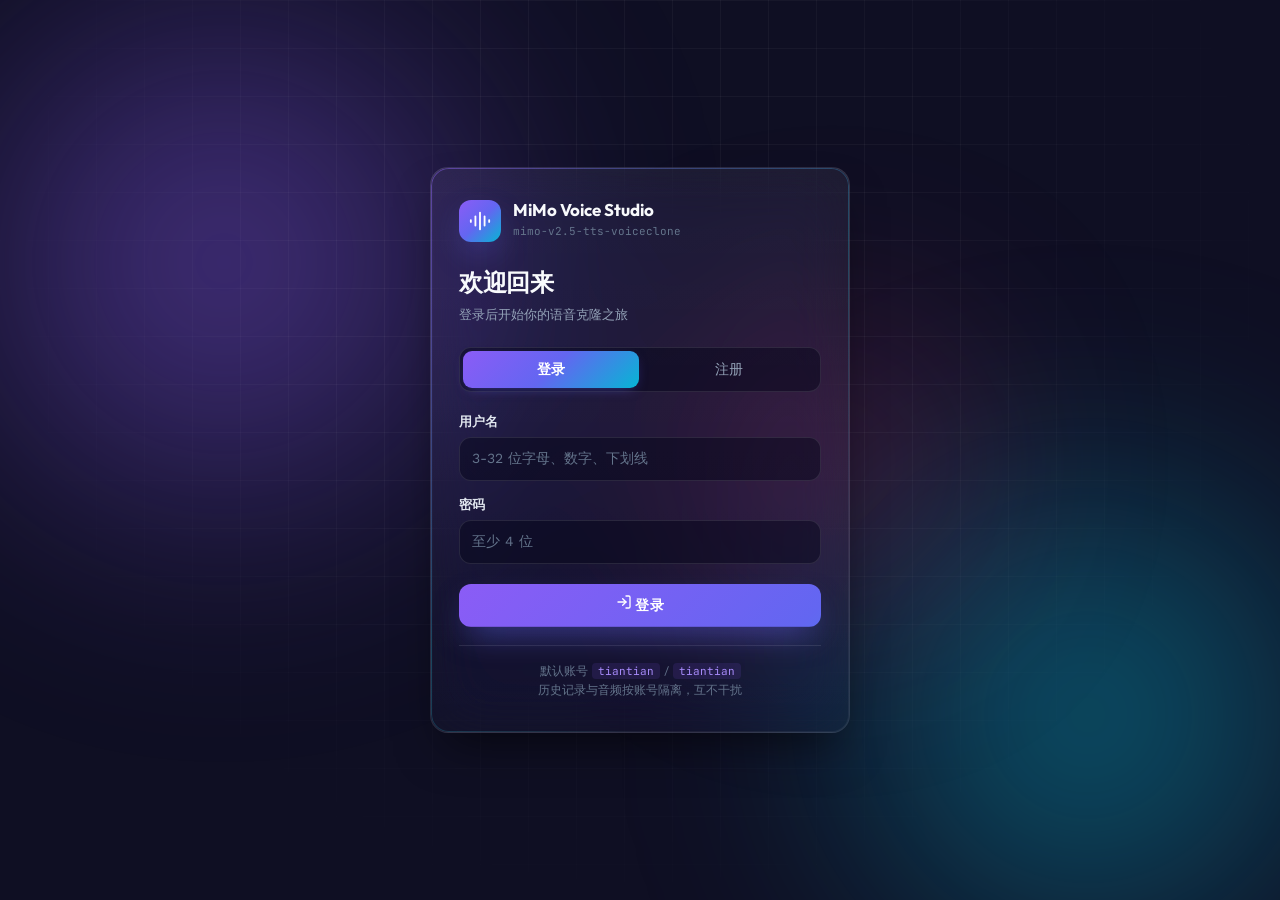
==== static/login.html @ 7e08918b "init: MiMo TTS 本地工作站 - 单文件 Python HTTP 服务（server.py），无第三方依赖 - 支持 MiMo-V2.5-TTS 三种模型：预置音色 / 音色设计 / 音色" ====
<!doctype html>
<html lang="zh-CN">
  <head>
    <meta charset="utf-8" />
    <meta name="viewport" content="width=device-width, initial-scale=1" />
    <title>登录 · MiMo Voice Studio</title>
    <link
      rel="icon"
      type="image/svg+xml"
      href='data:image/svg+xml;utf8,<svg xmlns="http://www.w3.org/2000/svg" viewBox="0 0 24 24"><defs><linearGradient id="g" x1="0" y1="0" x2="1" y2="1"><stop offset="0" stop-color="%238b5cf6"/><stop offset="1" stop-color="%2306b6d4"/></linearGradient></defs><rect width="24" height="24" rx="6" fill="url(%23g)"/><g fill="none" stroke="white" stroke-width="2" stroke-linecap="round"><path d="M12 6v12"/><path d="M8 8v8"/><path d="M16 8v8"/><path d="M5 11v2"/><path d="M19 11v2"/></g></svg>'
    />
    <link rel="preconnect" href="https://fonts.googleapis.com" />
    <link rel="preconnect" href="https://fonts.gstatic.com" crossorigin />
    <link
      rel="stylesheet"
      href="https://fonts.googleapis.com/css2?family=Outfit:wght@400;500;600;700;800&family=Work+Sans:wght@400;500;600;700&family=JetBrains+Mono:wght@500&display=swap"
    />
    <link rel="stylesheet" href="/static/styles.css" />
  </head>
  <body class="auth-page">
    <div class="aurora" aria-hidden="true">
      <div class="aurora__blob aurora__blob--violet"></div>
      <div class="aurora__blob aurora__blob--cyan"></div>
      <div class="aurora__blob aurora__blob--pink"></div>
      <div class="aurora__grid"></div>
    </div>

    <main class="auth-card">
      <div class="auth-card__brand">
        <div class="auth-card__logo" aria-hidden="true">
          <svg viewBox="0 0 24 24" fill="none" stroke="currentColor" stroke-width="2" stroke-linecap="round" stroke-linejoin="round">
            <path d="M12 3v18" />
            <path d="M7 7v10" />
            <path d="M17 7v10" />
            <path d="M2 11v2" />
            <path d="M22 11v2" />
          </svg>
        </div>
        <div>
          <p class="auth-card__name">MiMo Voice Studio</p>
          <p class="auth-card__sub">mimo-v2.5-tts-voiceclone</p>
        </div>
      </div>

      <h1 class="auth-card__title" id="formTitle">欢迎回来</h1>
      <p class="auth-card__hint" id="formHint">登录后开始你的语音克隆之旅</p>

      <div class="auth-tabs" role="tablist">
        <button type="button" class="auth-tab is-active" data-tab="login" role="tab">登录</button>
        <button type="button" class="auth-tab" data-tab="register" role="tab">注册</button>
      </div>

      <form id="authForm" class="auth-form" novalidate>
        <label class="field" for="username">
          <span class="field__label">用户名</span>
          <input id="username" name="username" type="text" autocomplete="username" placeholder="3-32 位字母、数字、下划线" required />
        </label>
        <label class="field" for="password">
          <span class="field__label">密码</span>
          <input id="password" name="password" type="password" autocomplete="current-password" placeholder="至少 4 位" required />
        </label>
        <div id="authMessage" class="message" hidden></div>
        <button id="authSubmit" type="submit" class="btn btn--primary">
          <span class="btn__label">
            <svg viewBox="0 0 24 24" fill="none" stroke="currentColor" stroke-width="2" stroke-linecap="round" stroke-linejoin="round" aria-hidden="true">
              <path d="M15 3h4a2 2 0 0 1 2 2v14a2 2 0 0 1-2 2h-4" />
              <polyline points="10 17 15 12 10 7" />
              <line x1="15" y1="12" x2="3" y2="12" />
            </svg>
            <span id="authSubmitText">登录</span>
          </span>
          <span class="btn__loader" aria-hidden="true">
            <span></span><span></span><span></span><span></span>
          </span>
        </button>
      </form>

      <div class="auth-footer">
        默认账号 <code>tiantian</code> / <code>tiantian</code><br />
        历史记录与音频按账号隔离，互不干扰
      </div>
    </main>

    <script src="/static/login.js"></script>
  </body>
</html>
---- static/styles.css ----
/* ==========================================================================
   MiMo Voice Studio — 极光玻璃拟态设计系统
   Palette: #0F0F23 / #1E1B4B / #8B5CF6 → #06B6D4
   Type: Outfit (标题) + Work Sans (正文)
   ========================================================================== */

:root {
  /* 基础色板 */
  --bg-0: #07071a;
  --bg-1: #0f0f23;
  --bg-2: #15152e;
  --surface: rgba(255, 255, 255, 0.04);
  --surface-strong: rgba(255, 255, 255, 0.08);
  --border: rgba(255, 255, 255, 0.1);
  --border-strong: rgba(255, 255, 255, 0.18);

  /* 文本 */
  --text-0: #f8fafc;
  --text-1: #e2e8f0;
  --text-2: #94a3b8;
  --text-3: #64748b;

  /* 强调色 (极光) */
  --violet: #8b5cf6;
  --violet-strong: #a78bfa;
  --cyan: #06b6d4;
  --cyan-strong: #22d3ee;
  --pink: #ec4899;

  /* 渐变 */
  --grad-cta: linear-gradient(135deg, #8b5cf6 0%, #6366f1 50%, #06b6d4 100%);
  --grad-cta-hover: linear-gradient(135deg, #a78bfa 0%, #818cf8 50%, #22d3ee 100%);
  --grad-text: linear-gradient(135deg, #a78bfa 0%, #22d3ee 100%);

  /* 状态色 */
  --success: #10b981;
  --success-bg: rgba(16, 185, 129, 0.12);
  --danger: #f87171;
  --danger-bg: rgba(248, 113, 113, 0.12);

  /* 阴影与光晕 */
  --shadow-card: 0 24px 48px -16px rgba(0, 0, 0, 0.6), 0 0 0 1px rgba(255, 255, 255, 0.05) inset;
  --shadow-glow: 0 12px 40px -8px rgba(139, 92, 246, 0.45);
  --shadow-cta: 0 14px 32px -10px rgba(99, 102, 241, 0.6);

  /* 尺寸 */
  --radius-sm: 10px;
  --radius: 12px;
  --radius-lg: 18px;
  --radius-pill: 999px;

  /* 字体 */
  --font-display: "Outfit", -apple-system, BlinkMacSystemFont, "Segoe UI", sans-serif;
  --font-body: "Work Sans", -apple-system, BlinkMacSystemFont, "Segoe UI", sans-serif;
  --font-mono: "JetBrains Mono", ui-monospace, "SFMono-Regular", monospace;

  color-scheme: dark;
}

/* ==========================================================================
   基础重置
   ========================================================================== */

*,
*::before,
*::after {
  box-sizing: border-box;
}

html,
body {
  min-height: 100vh;
}

body {
  margin: 0;
  font-family: var(--font-body);
  font-size: 14px;
  line-height: 1.55;
  color: var(--text-1);
  background: var(--bg-1);
  background-image:
    radial-gradient(ellipse at top left, rgba(139, 92, 246, 0.18), transparent 50%),
    radial-gradient(ellipse at bottom right, rgba(6, 182, 212, 0.16), transparent 50%),
    var(--bg-1);
  background-attachment: fixed;
  -webkit-font-smoothing: antialiased;
  -moz-osx-font-smoothing: grayscale;
  overflow-x: hidden;
}

button,
input,
select,
textarea {
  font: inherit;
  color: inherit;
}

h1, h2, h3, p {
  margin: 0;
}

h1, h2, h3 {
  font-family: var(--font-display);
  color: var(--text-0);
  font-weight: 700;
  letter-spacing: -0.02em;
}

a {
  color: var(--cyan-strong);
}

::selection {
  background: rgba(139, 92, 246, 0.45);
  color: #fff;
}

kbd {
  display: inline-block;
  padding: 1px 6px;
  border: 1px solid var(--border);
  border-radius: 4px;
  background: rgba(255, 255, 255, 0.06);
  font-family: var(--font-mono);
  font-size: 11px;
  color: var(--text-2);
  margin: 0 1px;
}

/* ==========================================================================
   极光背景层
   ========================================================================== */

.aurora {
  position: fixed;
  inset: 0;
  z-index: -1;
  overflow: hidden;
  pointer-events: none;
}

.aurora__blob {
  position: absolute;
  border-radius: 50%;
  filter: blur(110px);
  opacity: 0.55;
  will-change: transform;
}

.aurora__blob--violet {
  top: -10%;
  left: -10%;
  width: 55vw;
  height: 55vw;
  background: radial-gradient(circle, #8b5cf6, transparent 70%);
  animation: drift-a 22s ease-in-out infinite alternate;
}

.aurora__blob--cyan {
  bottom: -15%;
  right: -10%;
  width: 50vw;
  height: 50vw;
  background: radial-gradient(circle, #06b6d4, transparent 70%);
  animation: drift-b 26s ease-in-out infinite alternate;
}

.aurora__blob--pink {
  top: 30%;
  right: 20%;
  width: 30vw;
  height: 30vw;
  background: radial-gradient(circle, #ec4899, transparent 70%);
  opacity: 0.35;
  animation: drift-c 30s ease-in-out infinite alternate;
}

.aurora__grid {
  position: absolute;
  inset: 0;
  background-image:
    linear-gradient(rgba(255, 255, 255, 0.04) 1px, transparent 1px),
    linear-gradient(90deg, rgba(255, 255, 255, 0.04) 1px, transparent 1px);
  background-size: 48px 48px;
  mask-image: radial-gradient(circle at 50% 30%, #000 30%, transparent 75%);
}

@keyframes drift-a { to { transform: translate3d(8vw, 6vh, 0) scale(1.08); } }
@keyframes drift-b { to { transform: translate3d(-6vw, -8vh, 0) scale(1.1); } }
@keyframes drift-c { to { transform: translate3d(-10vw, 8vh, 0) scale(0.92); } }

/* ==========================================================================
   顶部导航
   ========================================================================== */

.topbar {
  position: sticky;
  top: 12px;
  z-index: 50;
  display: flex;
  align-items: center;
  justify-content: space-between;
  gap: 16px;
  width: min(1320px, calc(100vw - 32px));
  margin: 12px auto 0;
  padding: 10px 16px;
  border: 1px solid var(--border);
  border-radius: var(--radius-pill);
  background: rgba(15, 15, 35, 0.6);
  backdrop-filter: blur(20px) saturate(140%);
  -webkit-backdrop-filter: blur(20px) saturate(140%);
}

.brand {
  display: flex;
  align-items: center;
  gap: 10px;
}

.brand__logo {
  display: grid;
  place-items: center;
  width: 34px;
  height: 34px;
  border-radius: 10px;
  background: var(--grad-cta);
  color: #fff;
  box-shadow: var(--shadow-cta);
}

.brand__logo svg {
  width: 18px;
  height: 18px;
}

.brand__title {
  display: flex;
  flex-direction: column;
  line-height: 1.1;
}

.brand__name {
  font-family: var(--font-display);
  font-size: 15px;
  font-weight: 700;
  color: var(--text-0);
  letter-spacing: -0.01em;
}

.brand__sub {
  font-family: var(--font-mono);
  font-size: 10.5px;
  color: var(--text-3);
  margin-top: 2px;
}

.topbar__right {
  display: flex;
  align-items: center;
  gap: 10px;
}

.status-pill {
  display: inline-flex;
  align-items: center;
  gap: 8px;
  padding: 5px 12px;
  border: 1px solid rgba(16, 185, 129, 0.4);
  border-radius: var(--radius-pill);
  background: var(--success-bg);
  color: var(--success);
  font-size: 12px;
  font-weight: 600;
}

.status-pill__dot {
  width: 7px;
  height: 7px;
  border-radius: 50%;
  background: var(--success);
  box-shadow: 0 0 12px var(--success);
  animation: pulse 2s ease-in-out infinite;
}

@keyframes pulse {
  0%, 100% { opacity: 1; transform: scale(1); }
  50%      { opacity: 0.55; transform: scale(0.85); }
}

/* ==========================================================================
   主体布局
   ========================================================================== */

.shell {
  display: grid;
  grid-template-columns: minmax(0, 1fr) 380px;
  gap: 20px;
  width: min(1320px, calc(100vw - 32px));
  margin: 18px auto 24px;
  transition: grid-template-columns 320ms ease;
}

body[data-history="closed"] .shell {
  grid-template-columns: minmax(0, 1fr) 0px;
}

body[data-history="closed"] .history {
  opacity: 0;
  transform: translateX(20px) scale(0.96);
  pointer-events: none;
  visibility: hidden;
}

body[data-history="open"] .history-toggle {
  opacity: 0;
  transform: translateX(40px);
  pointer-events: none;
}

/* Hero */
.hero {
  margin-bottom: 14px;
}

.eyebrow {
  font-family: var(--font-mono);
  font-size: 11px;
  font-weight: 500;
  letter-spacing: 0.2em;
  text-transform: uppercase;
  color: var(--violet-strong);
  margin-bottom: 8px;
}

.hero__title {
  font-size: clamp(22px, 2.4vw, 30px);
  line-height: 1.15;
}

.hero__accent {
  background: var(--grad-text);
  -webkit-background-clip: text;
  background-clip: text;
  color: transparent;
}

/* ==========================================================================
   玻璃面板 + 表单
   ========================================================================== */

.panel {
  position: relative;
  padding: 20px;
  border: 1px solid var(--border);
  border-radius: var(--radius-lg);
  background: linear-gradient(180deg, rgba(255, 255, 255, 0.06), rgba(255, 255, 255, 0.02));
  backdrop-filter: blur(28px) saturate(140%);
  -webkit-backdrop-filter: blur(28px) saturate(140%);
  box-shadow: var(--shadow-card);
  overflow: hidden;
}

.panel::before {
  content: "";
  position: absolute;
  inset: 0;
  border-radius: var(--radius-lg);
  padding: 1px;
  background: linear-gradient(135deg, rgba(139, 92, 246, 0.45), rgba(6, 182, 212, 0.25) 50%, transparent 80%);
  -webkit-mask: linear-gradient(#000 0 0) content-box, linear-gradient(#000 0 0);
  mask: linear-gradient(#000 0 0) content-box, linear-gradient(#000 0 0);
  -webkit-mask-composite: xor;
  mask-composite: exclude;
  pointer-events: none;
}

/* 两列网格：左 textarea 占主，右设置堆叠 */
.panel__grid {
  display: grid;
  grid-template-columns: minmax(0, 1.15fr) minmax(0, 1fr);
  gap: 18px;
  align-items: stretch;
}

.panel__left,
.panel__right {
  display: flex;
  flex-direction: column;
  gap: 12px;
  min-width: 0;
}

.field {
  display: grid;
  gap: 6px;
}

/* 修复：HTML 的 hidden 属性必须能压住 .field 的 display: grid */
[hidden] {
  display: none !important;
}

.field--fill {
  flex: 1;
}

.field--fill textarea {
  flex: 1;
  min-height: 200px;
  height: 100%;
}

.field__head {
  display: flex;
  align-items: center;
  justify-content: space-between;
}

.field__label {
  display: inline-flex;
  align-items: center;
  gap: 6px;
  font-size: 12.5px;
  font-weight: 600;
  color: var(--text-1);
  letter-spacing: 0.01em;
}

.field__icon {
  width: 13px;
  height: 13px;
  color: var(--violet-strong);
  opacity: 0.85;
}

.field__optional {
  font-style: normal;
  font-size: 10.5px;
  font-weight: 500;
  padding: 1px 7px;
  border-radius: var(--radius-pill);
  background: rgba(148, 163, 184, 0.14);
  color: var(--text-3);
}

.field__counter {
  font-family: var(--font-mono);
  font-size: 11px;
  color: var(--text-3);
}

.field__small {
  font-size: 11.5px;
  color: var(--text-3);
}

/* 输入控件 */
textarea,
input[type="text"],
input[type="password"],
select {
  width: 100%;
  padding: 10px 12px;
  border: 1px solid var(--border);
  border-radius: var(--radius);
  background: rgba(7, 7, 26, 0.5);
  color: var(--text-0);
  outline: none;
  transition: border-color 200ms ease, box-shadow 200ms ease, background 200ms ease;
}

textarea::placeholder,
input::placeholder {
  color: var(--text-3);
}

textarea:focus,
input:focus,
select:focus {
  border-color: rgba(139, 92, 246, 0.65);
  background: rgba(7, 7, 26, 0.72);
  box-shadow: 0 0 0 4px rgba(139, 92, 246, 0.18), 0 0 30px -10px rgba(139, 92, 246, 0.55);
}

textarea {
  min-height: 200px;
  resize: vertical;
  font-family: var(--font-body);
  line-height: 1.6;
}

.grid--2 {
  display: grid;
  grid-template-columns: repeat(2, minmax(0, 1fr));
  gap: 12px;
}

/* ==========================================================================
   分段选择器
   ========================================================================== */

.seg {
  display: grid;
  grid-template-columns: repeat(2, 1fr);
  gap: 3px;
  padding: 3px;
  border: 1px solid var(--border);
  border-radius: var(--radius);
  background: rgba(7, 7, 26, 0.5);
}

.seg--3 {
  grid-template-columns: repeat(3, 1fr);
}

.seg__opt {
  position: relative;
  display: block;
  cursor: pointer;
  user-select: none;
}

.seg__opt input {
  position: absolute;
  inset: 0;
  opacity: 0;
  cursor: pointer;
  margin: 0;
}

.seg__opt span {
  display: block;
  padding: 6px 10px;
  border-radius: 9px;
  text-align: center;
  font-size: 13px;
  font-weight: 500;
  color: var(--text-2);
  transition: all 200ms ease;
}

.seg__opt:hover span {
  color: var(--text-0);
  background: rgba(255, 255, 255, 0.04);
}

.seg__opt input:checked ~ span {
  background: var(--grad-cta);
  color: #fff;
  font-weight: 600;
  box-shadow: 0 4px 14px -6px rgba(99, 102, 241, 0.6);
}

.seg__opt input:focus-visible ~ span {
  box-shadow: 0 0 0 3px rgba(139, 92, 246, 0.4);
}

/* ==========================================================================
   音色上传 dropzone (紧凑版)
   ========================================================================== */

.dropzone {
  position: relative;
  display: block;
  padding: 14px;
  border: 1.5px dashed var(--border-strong);
  border-radius: var(--radius);
  background: rgba(7, 7, 26, 0.4);
  cursor: pointer;
  transition: all 200ms ease;
}

.dropzone:hover {
  border-color: rgba(139, 92, 246, 0.6);
  background: rgba(139, 92, 246, 0.06);
}

.dropzone.is-dragging {
  border-color: var(--violet-strong);
  background: rgba(139, 92, 246, 0.12);
  box-shadow: 0 0 0 4px rgba(139, 92, 246, 0.18);
}

.dropzone.has-file {
  border-style: solid;
  border-color: rgba(6, 182, 212, 0.55);
  background: rgba(6, 182, 212, 0.06);
}

.dropzone--compact .dropzone__inner {
  display: flex;
  align-items: center;
  gap: 12px;
  text-align: left;
}

.dropzone__icon {
  width: 22px;
  height: 22px;
  color: var(--violet-strong);
  flex-shrink: 0;
  transition: transform 200ms ease;
}

.dropzone:hover .dropzone__icon {
  transform: translateY(-2px);
}

.dropzone.has-file .dropzone__icon {
  color: var(--cyan-strong);
}

.dropzone__text {
  min-width: 0;
  flex: 1;
}

.dropzone__main {
  font-size: 13px;
  font-weight: 600;
  color: var(--text-0);
  white-space: nowrap;
  overflow: hidden;
  text-overflow: ellipsis;
}

.dropzone__hint {
  font-size: 11px;
  color: var(--text-3);
}

/* ==========================================================================
   高级设置 (details/summary)
   ========================================================================== */

.advanced {
  border: 1px solid var(--border);
  border-radius: var(--radius);
  background: rgba(7, 7, 26, 0.3);
  overflow: hidden;
}

.advanced__summary {
  display: flex;
  align-items: center;
  gap: 8px;
  padding: 10px 14px;
  font-size: 12.5px;
  font-weight: 600;
  color: var(--text-2);
  cursor: pointer;
  user-select: none;
  list-style: none;
  transition: color 200ms ease, background 200ms ease;
}

.advanced__summary::-webkit-details-marker {
  display: none;
}

.advanced__summary svg {
  width: 13px;
  height: 13px;
  color: var(--violet-strong);
  transition: transform 200ms ease;
}

.advanced__summary:hover {
  color: var(--text-0);
  background: rgba(255, 255, 255, 0.03);
}

.advanced__status {
  margin-left: auto;
  padding: 2px 9px;
  border-radius: var(--radius-pill);
  font-family: var(--font-mono);
  font-size: 10.5px;
  font-weight: 600;
  background: rgba(148, 163, 184, 0.14);
  color: var(--text-3);
  white-space: nowrap;
}

.advanced__status.is-saved {
  background: var(--success-bg);
  color: var(--success);
  border: 1px solid rgba(16, 185, 129, 0.3);
}

.advanced__status.is-missing {
  background: rgba(248, 113, 113, 0.12);
  color: #fca5a5;
  border: 1px solid rgba(248, 113, 113, 0.3);
}

.advanced[open] .advanced__summary svg {
  transform: rotate(45deg);
}

.advanced[open] .advanced__summary {
  border-bottom: 1px solid var(--border);
}

.field--inset {
  padding: 12px 14px;
}

/* ==========================================================================
   预置音色网格
   ========================================================================== */

.voice-grid {
  display: grid;
  grid-template-columns: repeat(4, 1fr);
  gap: 6px;
}

.voice-tile {
  position: relative;
  display: flex;
  flex-direction: column;
  align-items: center;
  gap: 2px;
  padding: 8px 6px;
  border: 1px solid var(--border);
  border-radius: var(--radius);
  background: rgba(7, 7, 26, 0.45);
  cursor: pointer;
  transition: all 180ms ease;
  user-select: none;
}

.voice-tile:hover {
  border-color: rgba(139, 92, 246, 0.45);
  background: rgba(139, 92, 246, 0.08);
}

.voice-tile.is-active {
  border-color: transparent;
  background: var(--grad-cta);
  color: #fff;
  box-shadow: 0 6px 18px -8px rgba(99, 102, 241, 0.6);
}

.voice-tile__name {
  font-family: var(--font-display);
  font-size: 13px;
  font-weight: 600;
  color: inherit;
}

.voice-tile.is-active .voice-tile__name {
  color: #fff;
}

.voice-tile__tag {
  font-family: var(--font-mono);
  font-size: 10px;
  color: var(--text-3);
  letter-spacing: 0.04em;
}

.voice-tile.is-active .voice-tile__tag {
  color: rgba(255, 255, 255, 0.85);
}

/* ==========================================================================
   智能润色 checkbox
   ========================================================================== */

.checkbox-line {
  display: flex;
  align-items: flex-start;
  gap: 10px;
  padding: 10px 12px;
  border: 1px solid var(--border);
  border-radius: var(--radius);
  background: rgba(7, 7, 26, 0.4);
  cursor: pointer;
  transition: all 180ms ease;
}

.checkbox-line:hover {
  border-color: rgba(139, 92, 246, 0.45);
  background: rgba(139, 92, 246, 0.06);
}

.checkbox-line input {
  position: absolute;
  opacity: 0;
  pointer-events: none;
}

.checkbox-line__box {
  flex-shrink: 0;
  display: grid;
  place-items: center;
  width: 18px;
  height: 18px;
  border: 1.5px solid var(--border-strong);
  border-radius: 5px;
  background: rgba(7, 7, 26, 0.6);
  color: #fff;
  transition: all 180ms ease;
}

.checkbox-line__box svg {
  width: 12px;
  height: 12px;
  opacity: 0;
  transition: opacity 180ms ease;
}

.checkbox-line input:checked ~ .checkbox-line__box {
  background: var(--grad-cta);
  border-color: transparent;
}

.checkbox-line input:checked ~ .checkbox-line__box svg {
  opacity: 1;
}

.checkbox-line__text {
  display: flex;
  flex-direction: column;
  gap: 2px;
  min-width: 0;
  flex: 1;
}

.checkbox-line__text strong {
  font-size: 13px;
  font-weight: 600;
  color: var(--text-0);
}

.checkbox-line__text small {
  font-size: 11.5px;
  color: var(--text-3);
  line-height: 1.45;
}

/* ==========================================================================
   API Key 输入行
   ========================================================================== */

.api-key-row {
  display: flex;
  gap: 8px;
  padding: 12px 14px 6px;
}

.api-key-row input {
  flex: 1;
  min-width: 0;
}

.api-key-row .btn--sm {
  flex-shrink: 0;
}

.advanced > #apiKeyHint {
  padding: 0 14px 12px;
  display: block;
}

/* ==========================================================================
   按钮
   ========================================================================== */

.actions {
  display: flex;
  gap: 10px;
  margin-top: 16px;
}

.btn {
  position: relative;
  display: inline-flex;
  align-items: center;
  justify-content: center;
  gap: 8px;
  min-height: 42px;
  padding: 10px 20px;
  border: 0;
  border-radius: var(--radius);
  font-family: var(--font-display);
  font-size: 14px;
  font-weight: 600;
  letter-spacing: 0.01em;
  cursor: pointer;
  transition: transform 150ms ease, box-shadow 200ms ease, background 200ms ease, color 200ms ease, border-color 200ms ease, opacity 200ms ease;
  overflow: hidden;
}

.btn svg {
  width: 16px;
  height: 16px;
}

.btn:focus-visible {
  outline: 2px solid var(--violet-strong);
  outline-offset: 2px;
}

.btn:disabled {
  cursor: wait;
}

.btn--primary {
  flex: 1;
  color: #fff;
  background: var(--grad-cta);
  background-size: 200% 100%;
  background-position: 0% 50%;
  box-shadow: var(--shadow-cta);
}

.btn--primary:hover:not(:disabled) {
  background-position: 100% 50%;
  box-shadow: 0 18px 40px -10px rgba(99, 102, 241, 0.75);
}

.btn--primary:active:not(:disabled) {
  transform: translateY(1px);
}

.btn--primary .btn__loader {
  position: absolute;
  inset: 0;
  display: none;
  align-items: center;
  justify-content: center;
  gap: 4px;
}

.btn--primary .btn__loader span {
  width: 4px;
  height: 16px;
  border-radius: 2px;
  background: rgba(255, 255, 255, 0.9);
  animation: wave 1s ease-in-out infinite;
}

.btn--primary .btn__loader span:nth-child(2) { animation-delay: 0.1s; }
.btn--primary .btn__loader span:nth-child(3) { animation-delay: 0.2s; }
.btn--primary .btn__loader span:nth-child(4) { animation-delay: 0.3s; }

@keyframes wave {
  0%, 100% { transform: scaleY(0.4); }
  50%      { transform: scaleY(1); }
}

.btn--primary.is-loading .btn__label { opacity: 0; }
.btn--primary.is-loading .btn__loader { display: flex; }

.btn--ghost {
  background: rgba(255, 255, 255, 0.04);
  border: 1px solid var(--border);
  color: var(--text-1);
}

.btn--ghost:hover {
  background: rgba(255, 255, 255, 0.08);
  border-color: var(--border-strong);
  color: var(--text-0);
}

.btn--danger-ghost {
  background: rgba(248, 113, 113, 0.06);
  border: 1px solid rgba(248, 113, 113, 0.3);
  color: #fca5a5;
}

.btn--danger-ghost:hover {
  background: rgba(248, 113, 113, 0.12);
  border-color: rgba(248, 113, 113, 0.5);
  color: #fecaca;
}

.btn--sm {
  min-height: 34px;
  padding: 7px 12px;
  font-size: 12.5px;
}

.btn--sm svg {
  width: 14px;
  height: 14px;
}

.btn--icon {
  flex: 0 0 auto;
  padding: 0;
  width: 42px;
}

.btn--icon.btn--sm {
  width: 34px;
}

/* ==========================================================================
   消息提示
   ========================================================================== */

.message {
  margin-top: 12px;
  padding: 10px 14px;
  border-radius: var(--radius);
  font-size: 13px;
  line-height: 1.5;
  animation: fadeIn 240ms ease;
}

.message.success {
  background: var(--success-bg);
  border: 1px solid rgba(16, 185, 129, 0.3);
  color: #6ee7b7;
}

.message.error {
  background: var(--danger-bg);
  border: 1px solid rgba(248, 113, 113, 0.3);
  color: #fca5a5;
}

.message.info {
  background: rgba(99, 102, 241, 0.1);
  border: 1px solid rgba(99, 102, 241, 0.3);
  color: #a5b4fc;
}

@keyframes fadeIn {
  from { opacity: 0; transform: translateY(-4px); }
  to   { opacity: 1; transform: translateY(0); }
}

/* ==========================================================================
   最新结果区
   ========================================================================== */

.result {
  margin-top: 16px;
  padding: 18px;
  border-radius: var(--radius-lg);
  border: 1px solid rgba(6, 182, 212, 0.35);
  background:
    radial-gradient(120% 100% at 0% 0%, rgba(6, 182, 212, 0.12), transparent 60%),
    linear-gradient(180deg, rgba(255, 255, 255, 0.06), rgba(255, 255, 255, 0.02));
  backdrop-filter: blur(28px) saturate(140%);
  -webkit-backdrop-filter: blur(28px) saturate(140%);
  box-shadow: 0 24px 48px -16px rgba(6, 182, 212, 0.25), 0 0 0 1px rgba(255, 255, 255, 0.05) inset;
  animation: slideUpIn 320ms cubic-bezier(0.16, 1, 0.3, 1);
}

.result.is-failed {
  border-color: rgba(248, 113, 113, 0.35);
  box-shadow: 0 24px 48px -16px rgba(248, 113, 113, 0.2), 0 0 0 1px rgba(255, 255, 255, 0.05) inset;
}

@keyframes slideUpIn {
  from { opacity: 0; transform: translateY(12px); }
  to   { opacity: 1; transform: translateY(0); }
}

.result__head {
  display: flex;
  justify-content: space-between;
  align-items: center;
  gap: 12px;
  margin-bottom: 12px;
}

.result__title {
  display: flex;
  align-items: center;
  gap: 10px;
}

.result__badge {
  display: grid;
  place-items: center;
  width: 32px;
  height: 32px;
  border-radius: 10px;
  background: var(--grad-cta);
  color: #fff;
  box-shadow: 0 6px 18px -6px rgba(99, 102, 241, 0.6);
}

.result.is-failed .result__badge {
  background: rgba(248, 113, 113, 0.2);
  color: #fca5a5;
  box-shadow: none;
}

.result__badge svg {
  width: 16px;
  height: 16px;
}

.result__heading {
  font-size: 15px;
  font-weight: 700;
  color: var(--text-0);
  line-height: 1.2;
}

.result__meta {
  font-family: var(--font-mono);
  font-size: 11px;
  color: var(--text-3);
  margin-top: 2px;
}

.result audio {
  width: 100%;
}

.result__text {
  margin-top: 10px;
  font-size: 13px;
  color: var(--text-2);
  line-height: 1.55;
  padding: 8px 12px;
  border-left: 2px solid rgba(139, 92, 246, 0.5);
  background: rgba(7, 7, 26, 0.4);
  border-radius: 0 8px 8px 0;
  word-break: break-word;
  display: -webkit-box;
  -webkit-line-clamp: 3;
  -webkit-box-orient: vertical;
  overflow: hidden;
}

/* ==========================================================================
   历史记录
   ========================================================================== */

.history {
  position: sticky;
  top: 76px;
  align-self: start;
  padding: 18px;
  border: 1px solid var(--border);
  border-radius: var(--radius-lg);
  background: linear-gradient(180deg, rgba(255, 255, 255, 0.05), rgba(255, 255, 255, 0.02));
  backdrop-filter: blur(28px) saturate(140%);
  -webkit-backdrop-filter: blur(28px) saturate(140%);
  box-shadow: var(--shadow-card);
  transition: opacity 320ms ease, transform 320ms ease, visibility 320ms ease;
  max-height: calc(100vh - 100px);
  overflow: hidden;
  display: flex;
  flex-direction: column;
}

.history-head {
  display: flex;
  align-items: flex-start;
  justify-content: space-between;
  gap: 8px;
  margin-bottom: 12px;
}

.history-head__title {
  display: flex;
  flex-direction: column;
  gap: 2px;
}

.history-head h2 {
  font-size: 16px;
}

.history-head__count {
  font-family: var(--font-mono);
  font-size: 11px;
  color: var(--text-3);
}

.history-head__actions {
  display: flex;
  gap: 6px;
}

.history-list {
  display: grid;
  gap: 10px;
  flex: 1;
  overflow-y: auto;
  padding-right: 4px;
}

.history-list::-webkit-scrollbar { width: 6px; }
.history-list::-webkit-scrollbar-track { background: transparent; }
.history-list::-webkit-scrollbar-thumb {
  background: rgba(255, 255, 255, 0.1);
  border-radius: 3px;
}
.history-list::-webkit-scrollbar-thumb:hover { background: rgba(255, 255, 255, 0.18); }

/* 历史折叠态：右侧悬浮按钮 */
.history-toggle {
  position: fixed;
  top: 50%;
  right: 16px;
  z-index: 40;
  transform: translateY(-50%);
  display: inline-flex;
  flex-direction: column;
  align-items: center;
  gap: 4px;
  padding: 12px 8px;
  border: 1px solid var(--border-strong);
  border-radius: 14px;
  background: rgba(15, 15, 35, 0.78);
  backdrop-filter: blur(20px) saturate(140%);
  -webkit-backdrop-filter: blur(20px) saturate(140%);
  color: var(--text-1);
  cursor: pointer;
  font-family: var(--font-display);
  font-size: 12px;
  font-weight: 600;
  box-shadow: 0 12px 30px -8px rgba(0, 0, 0, 0.5);
  transition: opacity 320ms ease, transform 320ms ease, background 200ms ease, border-color 200ms ease;
}

body[data-history="closed"] .history-toggle {
  transform: translateY(-50%);
}

.history-toggle:hover {
  background: rgba(15, 15, 35, 0.92);
  border-color: rgba(139, 92, 246, 0.45);
  color: var(--text-0);
}

.history-toggle svg {
  width: 16px;
  height: 16px;
  color: var(--violet-strong);
}

.history-toggle__label {
  writing-mode: vertical-rl;
  text-orientation: mixed;
  letter-spacing: 0.18em;
  margin: 4px 0;
}

.history-toggle__count {
  min-width: 22px;
  padding: 1px 6px;
  border-radius: var(--radius-pill);
  background: var(--grad-cta);
  color: #fff;
  font-family: var(--font-mono);
  font-size: 10.5px;
  font-weight: 700;
  text-align: center;
  line-height: 1.5;
}

/* 单条记录 */
.record {
  position: relative;
  padding: 12px 14px;
  border: 1px solid var(--border);
  border-radius: var(--radius);
  background: rgba(7, 7, 26, 0.45);
  transition: transform 200ms ease, border-color 200ms ease, box-shadow 200ms ease;
}

.record:hover {
  border-color: rgba(139, 92, 246, 0.35);
  box-shadow: 0 10px 24px -16px rgba(139, 92, 246, 0.5);
}

.record.failed {
  border-color: rgba(248, 113, 113, 0.3);
  background: rgba(248, 113, 113, 0.04);
}

.record-main {
  display: flex;
  justify-content: space-between;
  gap: 10px;
}

.record-body {
  min-width: 0;
  flex: 1;
}

.record-time {
  font-family: var(--font-mono);
  font-size: 10.5px;
  color: var(--text-3);
  margin-bottom: 5px;
}

.record h3 {
  font-family: var(--font-body);
  font-size: 13px;
  font-weight: 600;
  line-height: 1.45;
  color: var(--text-0);
  margin-bottom: 6px;
  word-break: break-word;
  display: -webkit-box;
  -webkit-line-clamp: 2;
  -webkit-box-orient: vertical;
  overflow: hidden;
}

.meta {
  display: flex;
  flex-wrap: wrap;
  gap: 5px;
  margin-bottom: 6px;
}

.meta__chip {
  display: inline-flex;
  align-items: center;
  gap: 4px;
  padding: 2px 7px;
  border-radius: var(--radius-pill);
  background: rgba(255, 255, 255, 0.06);
  font-size: 10.5px;
  color: var(--text-2);
  font-family: var(--font-mono);
}

.meta__chip--accent {
  background: rgba(139, 92, 246, 0.15);
  color: var(--violet-strong);
  border: 1px solid rgba(139, 92, 246, 0.35);
  font-family: var(--font-body);
  font-weight: 600;
}

.instruction {
  font-size: 11.5px;
  color: var(--text-2);
  margin-bottom: 6px;
  font-style: italic;
  padding-left: 8px;
  border-left: 2px solid rgba(139, 92, 246, 0.5);
}

.record-actions {
  display: flex;
  flex-direction: column;
  align-items: flex-end;
  gap: 6px;
  flex-shrink: 0;
}

.badge {
  display: inline-flex;
  align-items: center;
  gap: 4px;
  padding: 2px 8px;
  border-radius: var(--radius-pill);
  font-size: 10.5px;
  font-weight: 600;
}

.badge--success {
  background: var(--success-bg);
  color: var(--success);
  border: 1px solid rgba(16, 185, 129, 0.3);
}

.badge--failed {
  background: var(--danger-bg);
  color: var(--danger);
  border: 1px solid rgba(248, 113, 113, 0.3);
}

.audio-line {
  display: grid;
  gap: 6px;
  margin-top: 8px;
}

audio {
  width: 100%;
  height: 36px;
  border-radius: var(--radius-pill);
  filter: invert(0.92) hue-rotate(180deg) saturate(0.85) brightness(1.05);
}

audio::-webkit-media-controls-panel {
  background: rgba(241, 241, 250, 1);
  border-radius: var(--radius-pill);
}

.result audio {
  height: 40px;
}

.download {
  display: inline-flex;
  align-items: center;
  gap: 6px;
  color: var(--cyan-strong);
  font-size: 11.5px;
  font-weight: 600;
  text-decoration: none;
  width: fit-content;
  padding: 3px 10px;
  border-radius: var(--radius-pill);
  background: rgba(6, 182, 212, 0.08);
  border: 1px solid rgba(6, 182, 212, 0.25);
  transition: background 180ms ease, border-color 180ms ease;
}

.download:hover {
  background: rgba(6, 182, 212, 0.16);
  border-color: rgba(6, 182, 212, 0.45);
}

.download::before {
  content: "↓";
  font-weight: 700;
}

.delete-record {
  padding: 4px 9px;
  border-radius: var(--radius-pill);
  border: 1px solid rgba(248, 113, 113, 0.3);
  background: rgba(248, 113, 113, 0.05);
  color: #fca5a5;
  font-size: 10.5px;
  font-weight: 500;
  cursor: pointer;
  transition: all 180ms ease;
}

.delete-record:hover {
  background: rgba(248, 113, 113, 0.15);
  border-color: rgba(248, 113, 113, 0.5);
  color: #fecaca;
}

.error-text {
  font-size: 12px;
  color: #fca5a5;
  line-height: 1.5;
  margin: 0;
  word-break: break-word;
}

/* 空状态 */
.empty {
  padding: 28px 20px;
  border: 1.5px dashed var(--border);
  border-radius: var(--radius);
  text-align: center;
  color: var(--text-3);
  font-size: 12.5px;
  background: rgba(7, 7, 26, 0.3);
}

.empty::before {
  content: "";
  display: block;
  width: 32px;
  height: 32px;
  margin: 0 auto 10px;
  border-radius: 50%;
  background: var(--grad-cta);
  opacity: 0.3;
  filter: blur(8px);
}

/* ==========================================================================
   响应式
   ========================================================================== */

@media (max-width: 1100px) {
  .panel__grid {
    grid-template-columns: 1fr;
  }
  .field--fill textarea {
    min-height: 140px;
  }
}

@media (max-width: 1024px) {
  .shell {
    grid-template-columns: 1fr;
  }
  body[data-history="closed"] .shell {
    grid-template-columns: 1fr;
  }
  .history {
    position: static;
    max-height: 480px;
  }
  .history-toggle {
    display: none;
  }
}

@media (max-width: 640px) {
  .topbar {
    width: calc(100vw - 24px);
    padding: 8px 12px;
  }
  .brand__sub { display: none; }
  .shell {
    width: calc(100vw - 24px);
    margin-top: 14px;
    gap: 14px;
  }
  .panel {
    padding: 16px;
  }
  .grid--2 { grid-template-columns: 1fr; }
  .hero__title { font-size: 22px; }
  .history { padding: 14px; }
}

/* ==========================================================================
   减少动效
   ========================================================================== */

@media (prefers-reduced-motion: reduce) {
  *,
  *::before,
  *::after {
    animation-duration: 0.01ms !important;
    animation-iteration-count: 1 !important;
    transition-duration: 0.01ms !important;
  }
  .aurora__blob {
    animation: none !important;
  }
}

/* ==========================================================================
   登录 / 注册页
   ========================================================================== */

.auth-page {
  display: grid;
  place-items: center;
  min-height: 100vh;
  padding: 24px;
}

.auth-card {
  position: relative;
  width: min(420px, 100%);
  padding: 32px 28px;
  border: 1px solid var(--border);
  border-radius: var(--radius-lg);
  background: linear-gradient(180deg, rgba(255, 255, 255, 0.06), rgba(255, 255, 255, 0.02));
  backdrop-filter: blur(28px) saturate(140%);
  -webkit-backdrop-filter: blur(28px) saturate(140%);
  box-shadow: var(--shadow-card);
  overflow: hidden;
}

.auth-card::before {
  content: "";
  position: absolute;
  inset: 0;
  border-radius: var(--radius-lg);
  padding: 1px;
  background: linear-gradient(135deg, rgba(139, 92, 246, 0.45), rgba(6, 182, 212, 0.25) 50%, transparent 80%);
  -webkit-mask: linear-gradient(#000 0 0) content-box, linear-gradient(#000 0 0);
  mask: linear-gradient(#000 0 0) content-box, linear-gradient(#000 0 0);
  -webkit-mask-composite: xor;
  mask-composite: exclude;
  pointer-events: none;
}

.auth-card__brand {
  display: flex;
  align-items: center;
  gap: 12px;
  margin-bottom: 22px;
}

.auth-card__logo {
  display: grid;
  place-items: center;
  width: 42px;
  height: 42px;
  border-radius: 12px;
  background: var(--grad-cta);
  color: #fff;
  box-shadow: var(--shadow-cta);
}

.auth-card__logo svg {
  width: 22px;
  height: 22px;
}

.auth-card__name {
  font-family: var(--font-display);
  font-size: 17px;
  font-weight: 700;
  color: var(--text-0);
  line-height: 1.1;
}

.auth-card__sub {
  font-family: var(--font-mono);
  font-size: 11px;
  color: var(--text-3);
  margin-top: 3px;
}

.auth-card__title {
  font-family: var(--font-display);
  font-size: 24px;
  font-weight: 700;
  color: var(--text-0);
  letter-spacing: -0.02em;
  margin-bottom: 4px;
}

.auth-card__hint {
  font-size: 13px;
  color: var(--text-2);
  margin-bottom: 22px;
}

/* 登录/注册切换 tab */
.auth-tabs {
  display: grid;
  grid-template-columns: repeat(2, 1fr);
  gap: 3px;
  padding: 3px;
  border: 1px solid var(--border);
  border-radius: var(--radius);
  background: rgba(7, 7, 26, 0.5);
  margin-bottom: 20px;
}

.auth-tab {
  position: relative;
  padding: 8px 12px;
  border: 0;
  border-radius: 9px;
  background: transparent;
  color: var(--text-2);
  font-family: var(--font-display);
  font-size: 13.5px;
  font-weight: 500;
  cursor: pointer;
  transition: all 200ms ease;
}

.auth-tab:hover {
  color: var(--text-0);
  background: rgba(255, 255, 255, 0.04);
}

.auth-tab.is-active {
  background: var(--grad-cta);
  color: #fff;
  font-weight: 600;
  box-shadow: 0 4px 14px -6px rgba(99, 102, 241, 0.6);
}

.auth-form {
  display: grid;
  gap: 14px;
}

.auth-form .field {
  gap: 6px;
}

.auth-form .btn--primary {
  width: 100%;
  flex: none;
  margin-top: 6px;
}

.auth-footer {
  margin-top: 18px;
  padding-top: 16px;
  border-top: 1px solid var(--border);
  font-size: 12px;
  color: var(--text-3);
  text-align: center;
  line-height: 1.6;
}

.auth-footer code {
  font-family: var(--font-mono);
  font-size: 11px;
  padding: 1px 6px;
  border-radius: 4px;
  background: rgba(139, 92, 246, 0.12);
  color: var(--violet-strong);
}

/* ==========================================================================
   主页用户徽标 + 退出按钮
   ========================================================================== */

.user-chip {
  display: inline-flex;
  align-items: center;
  gap: 8px;
  padding: 5px 10px 5px 5px;
  border: 1px solid var(--border);
  border-radius: var(--radius-pill);
  background: rgba(7, 7, 26, 0.5);
  color: var(--text-1);
  font-size: 12.5px;
  font-weight: 600;
}

.user-chip__avatar {
  display: grid;
  place-items: center;
  width: 24px;
  height: 24px;
  border-radius: 50%;
  background: var(--grad-cta);
  color: #fff;
  font-family: var(--font-display);
  font-size: 12px;
  font-weight: 700;
  text-transform: uppercase;
}

.user-chip__name {
  max-width: 120px;
  overflow: hidden;
  text-overflow: ellipsis;
  white-space: nowrap;
}

.logout-btn {
  display: inline-flex;
  align-items: center;
  justify-content: center;
  width: 32px;
  height: 32px;
  border: 1px solid var(--border);
  border-radius: 50%;
  background: rgba(7, 7, 26, 0.5);
  color: var(--text-2);
  cursor: pointer;
  transition: all 180ms ease;
}

.logout-btn:hover {
  border-color: rgba(248, 113, 113, 0.45);
  color: #fca5a5;
  background: rgba(248, 113, 113, 0.08);
}

.logout-btn svg {
  width: 14px;
  height: 14px;
}
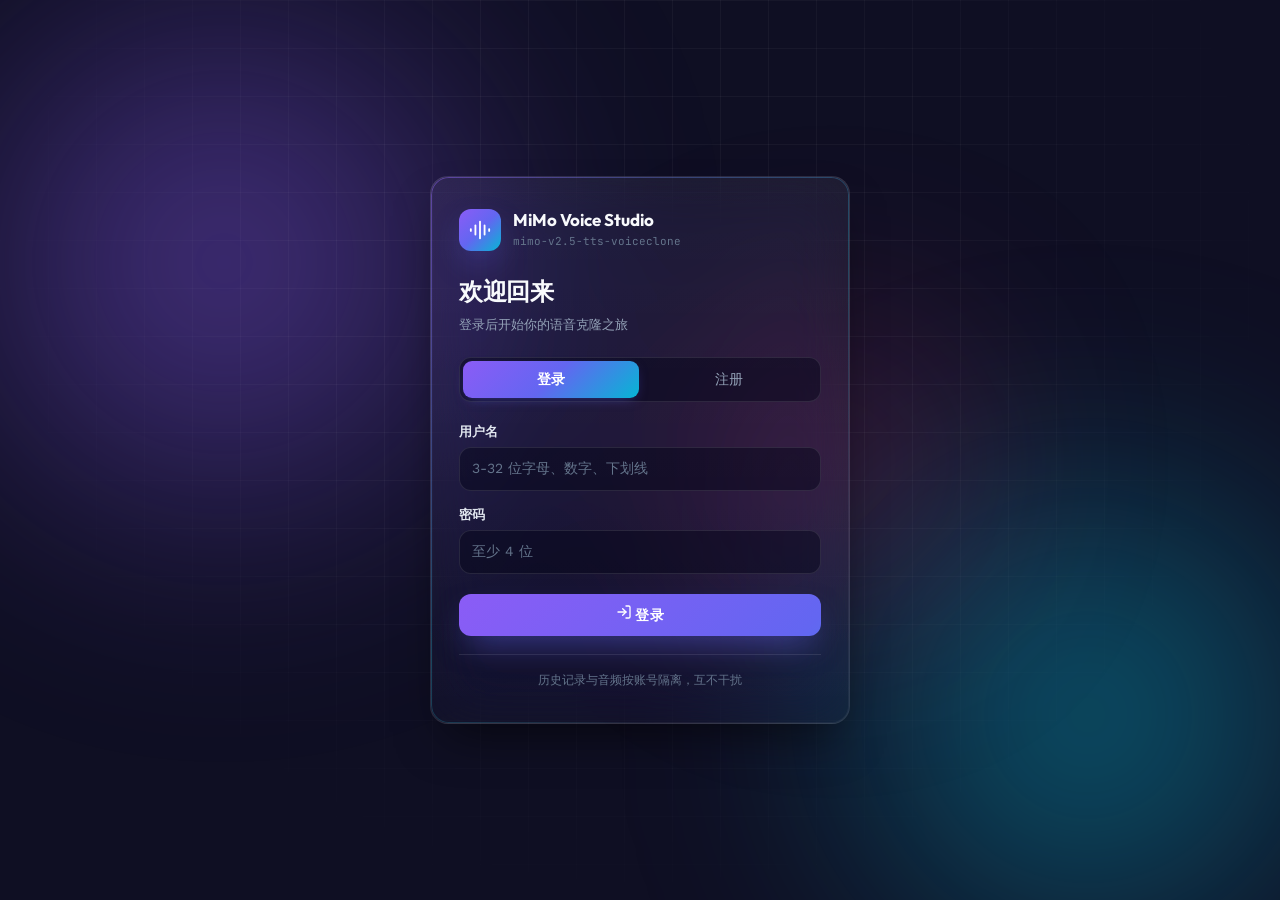
==== commit d19fb999: "security: 移除硬编码默认账号密码 - login.html 不再展示默认账号密码 - README 中清除所有账号凭据引用 - server.py 移除自动创建默认账号逻辑，旧数据迁移到 _" ====
--- a/static/login.html
+++ b/static/login.html
@@ -76,7 +76,6 @@
       </form>
 
       <div class="auth-footer">
-        默认账号 <code>tiantian</code> / <code>tiantian</code><br />
         历史记录与音频按账号隔离，互不干扰
       </div>
     </main>
--- a/static/styles.css
+++ b/static/styles.css
@@ -632,48 +632,91 @@
 }
 
 /* ==========================================================================
-   高级设置 (details/summary)
+   API Key 弹出层（topbar 右侧）
    ========================================================================== */
 
-.advanced {
+.apikey-popover-wrap {
+  position: relative;
+}
+
+.apikey-btn {
+  position: relative;
+  display: inline-flex;
+  align-items: center;
+  justify-content: center;
+  width: 32px;
+  height: 32px;
+  border: 1px solid var(--border);
+  border-radius: 50%;
+  background: rgba(7, 7, 26, 0.5);
+  color: var(--text-2);
+  cursor: pointer;
+  transition: all 180ms ease;
+}
+
+.apikey-btn:hover {
+  border-color: rgba(139, 92, 246, 0.55);
+  color: var(--violet-strong);
+  background: rgba(139, 92, 246, 0.08);
+}
+
+.apikey-btn svg {
+  width: 14px;
+  height: 14px;
+}
+
+.apikey-btn__dot {
+  position: absolute;
+  top: 2px;
+  right: 2px;
+  width: 8px;
+  height: 8px;
+  border-radius: 50%;
+  border: 1.5px solid rgba(15, 15, 35, 0.8);
+  background: var(--text-3);
+}
+
+.apikey-btn__dot.is-saved {
+  background: var(--success);
+  box-shadow: 0 0 8px var(--success);
+}
+
+.apikey-btn__dot.is-missing {
+  background: var(--danger);
+}
+
+.apikey-popover {
+  position: absolute;
+  top: calc(100% + 8px);
+  right: 0;
+  z-index: 100;
+  width: 320px;
+  padding: 14px;
   border: 1px solid var(--border);
   border-radius: var(--radius);
-  background: rgba(7, 7, 26, 0.3);
-  overflow: hidden;
-}
-
-.advanced__summary {
-  display: flex;
-  align-items: center;
+  background: rgba(15, 15, 35, 0.92);
+  backdrop-filter: blur(24px) saturate(140%);
+  -webkit-backdrop-filter: blur(24px) saturate(140%);
+  box-shadow: 0 16px 40px -8px rgba(0, 0, 0, 0.7), 0 0 0 1px rgba(255, 255, 255, 0.05) inset;
+  animation: fadeIn 180ms ease;
+}
+
+.apikey-popover__head {
+  display: flex;
+  align-items: center;
+  justify-content: space-between;
   gap: 8px;
-  padding: 10px 14px;
-  font-size: 12.5px;
-  font-weight: 600;
-  color: var(--text-2);
-  cursor: pointer;
-  user-select: none;
-  list-style: none;
-  transition: color 200ms ease, background 200ms ease;
-}
-
-.advanced__summary::-webkit-details-marker {
-  display: none;
-}
-
-.advanced__summary svg {
-  width: 13px;
-  height: 13px;
-  color: var(--violet-strong);
-  transition: transform 200ms ease;
-}
-
-.advanced__summary:hover {
+  margin-bottom: 10px;
+}
+
+.apikey-popover__title {
+  font-family: var(--font-display);
+  font-size: 13px;
+  font-weight: 700;
   color: var(--text-0);
-  background: rgba(255, 255, 255, 0.03);
-}
-
-.advanced__status {
-  margin-left: auto;
+}
+
+.apikey-popover__status {
   padding: 2px 9px;
   border-radius: var(--radius-pill);
   font-family: var(--font-mono);
@@ -684,28 +727,38 @@
   white-space: nowrap;
 }
 
-.advanced__status.is-saved {
+.apikey-popover__status.is-saved {
   background: var(--success-bg);
   color: var(--success);
   border: 1px solid rgba(16, 185, 129, 0.3);
 }
 
-.advanced__status.is-missing {
+.apikey-popover__status.is-missing {
   background: rgba(248, 113, 113, 0.12);
   color: #fca5a5;
   border: 1px solid rgba(248, 113, 113, 0.3);
 }
 
-.advanced[open] .advanced__summary svg {
-  transform: rotate(45deg);
-}
-
-.advanced[open] .advanced__summary {
-  border-bottom: 1px solid var(--border);
-}
-
-.field--inset {
-  padding: 12px 14px;
+.apikey-popover__row {
+  display: flex;
+  gap: 6px;
+}
+
+.apikey-popover__row input {
+  flex: 1;
+  min-width: 0;
+}
+
+.apikey-popover__row .btn--sm {
+  flex-shrink: 0;
+}
+
+.apikey-popover__hint {
+  display: block;
+  margin-top: 8px;
+  font-size: 11px;
+  color: var(--text-3);
+  line-height: 1.4;
 }
 
 /* ==========================================================================
@@ -841,30 +894,6 @@
   font-size: 11.5px;
   color: var(--text-3);
   line-height: 1.45;
-}
-
-/* ==========================================================================
-   API Key 输入行
-   ========================================================================== */
-
-.api-key-row {
-  display: flex;
-  gap: 8px;
-  padding: 12px 14px 6px;
-}
-
-.api-key-row input {
-  flex: 1;
-  min-width: 0;
-}
-
-.api-key-row .btn--sm {
-  flex-shrink: 0;
-}
-
-.advanced > #apiKeyHint {
-  padding: 0 14px 12px;
-  display: block;
 }
 
 /* ==========================================================================
@@ -1389,20 +1418,169 @@
   margin-top: 8px;
 }
 
-audio {
+audio { display: none; }
+
+/* ===== 自定义播放器 ===== */
+
+.player {
+  display: flex;
+  align-items: center;
+  gap: 8px;
+  padding: 8px 12px;
+  border-radius: var(--radius);
+  background: rgba(255, 255, 255, 0.06);
+  border: 1px solid var(--border);
+}
+
+.player__play {
+  display: grid;
+  place-items: center;
+  width: 32px;
+  height: 32px;
+  border: none;
+  border-radius: 50%;
+  background: var(--grad-cta);
+  color: #fff;
+  cursor: pointer;
+  flex-shrink: 0;
+  transition: transform 150ms ease, box-shadow 200ms ease;
+  box-shadow: 0 4px 12px -4px rgba(99, 102, 241, 0.6);
+}
+
+.player__play:hover {
+  transform: scale(1.08);
+  box-shadow: 0 6px 18px -4px rgba(99, 102, 241, 0.75);
+}
+
+.player__play svg {
+  width: 14px;
+  height: 14px;
+}
+
+.player__time {
+  font-family: var(--font-mono);
+  font-size: 11px;
+  color: var(--text-2);
+  min-width: 36px;
+  text-align: center;
+  flex-shrink: 0;
+  user-select: none;
+}
+
+.player__track {
+  flex: 1;
+  height: 6px;
+  border-radius: 3px;
+  background: rgba(255, 255, 255, 0.1);
+  cursor: pointer;
+  position: relative;
+  min-width: 40px;
+}
+
+.player__fill {
+  height: 100%;
+  border-radius: 3px;
+  background: var(--grad-cta);
+  width: 0%;
+  transition: width 100ms linear;
+  position: relative;
+}
+
+.player__thumb {
+  position: absolute;
+  top: 50%;
+  left: 0%;
+  width: 12px;
+  height: 12px;
+  border-radius: 50%;
+  background: #fff;
+  box-shadow: 0 0 6px rgba(139, 92, 246, 0.6);
+  transform: translate(-50%, -50%) scale(0);
+  transition: transform 150ms ease;
+  pointer-events: none;
+}
+
+.player__track:hover .player__thumb {
+  transform: translate(-50%, -50%) scale(1);
+}
+
+/* 音量 */
+.player__vol {
+  display: flex;
+  align-items: center;
+  gap: 4px;
+  flex-shrink: 0;
+}
+
+.player__mute {
+  display: grid;
+  place-items: center;
+  width: 24px;
+  height: 24px;
+  border: none;
+  border-radius: 6px;
+  background: transparent;
+  color: var(--text-1);
+  cursor: pointer;
+  transition: color 150ms ease, background 150ms ease;
+}
+
+.player__mute:hover {
+  color: var(--text-0);
+  background: rgba(255, 255, 255, 0.06);
+}
+
+.player__mute svg {
+  width: 16px;
+  height: 16px;
+}
+
+.player__mute.is-muted .vol-wave1,
+.player__mute.is-muted .vol-wave2 {
+  opacity: 0.25;
+}
+
+.player__vol-track {
+  width: 52px;
+  height: 4px;
+  border-radius: 2px;
+  background: rgba(255, 255, 255, 0.12);
+  cursor: pointer;
+  position: relative;
+}
+
+.player__vol-fill {
+  height: 100%;
+  border-radius: 2px;
+  background: var(--cyan);
   width: 100%;
-  height: 36px;
-  border-radius: var(--radius-pill);
-  filter: invert(0.92) hue-rotate(180deg) saturate(0.85) brightness(1.05);
-}
-
-audio::-webkit-media-controls-panel {
-  background: rgba(241, 241, 250, 1);
-  border-radius: var(--radius-pill);
-}
-
-.result audio {
-  height: 40px;
+  pointer-events: none;
+}
+
+/* 历史记录里的播放器（紧凑版） */
+.record .player {
+  margin-top: 8px;
+  padding: 6px 10px;
+  gap: 6px;
+}
+
+.record .player__play {
+  width: 28px;
+  height: 28px;
+}
+
+.record .player__play svg {
+  width: 12px;
+  height: 12px;
+}
+
+.record .player__time {
+  font-size: 10px;
+  min-width: 30px;
+}
+
+.record .player__vol {
+  display: none;
 }
 
 .download {
